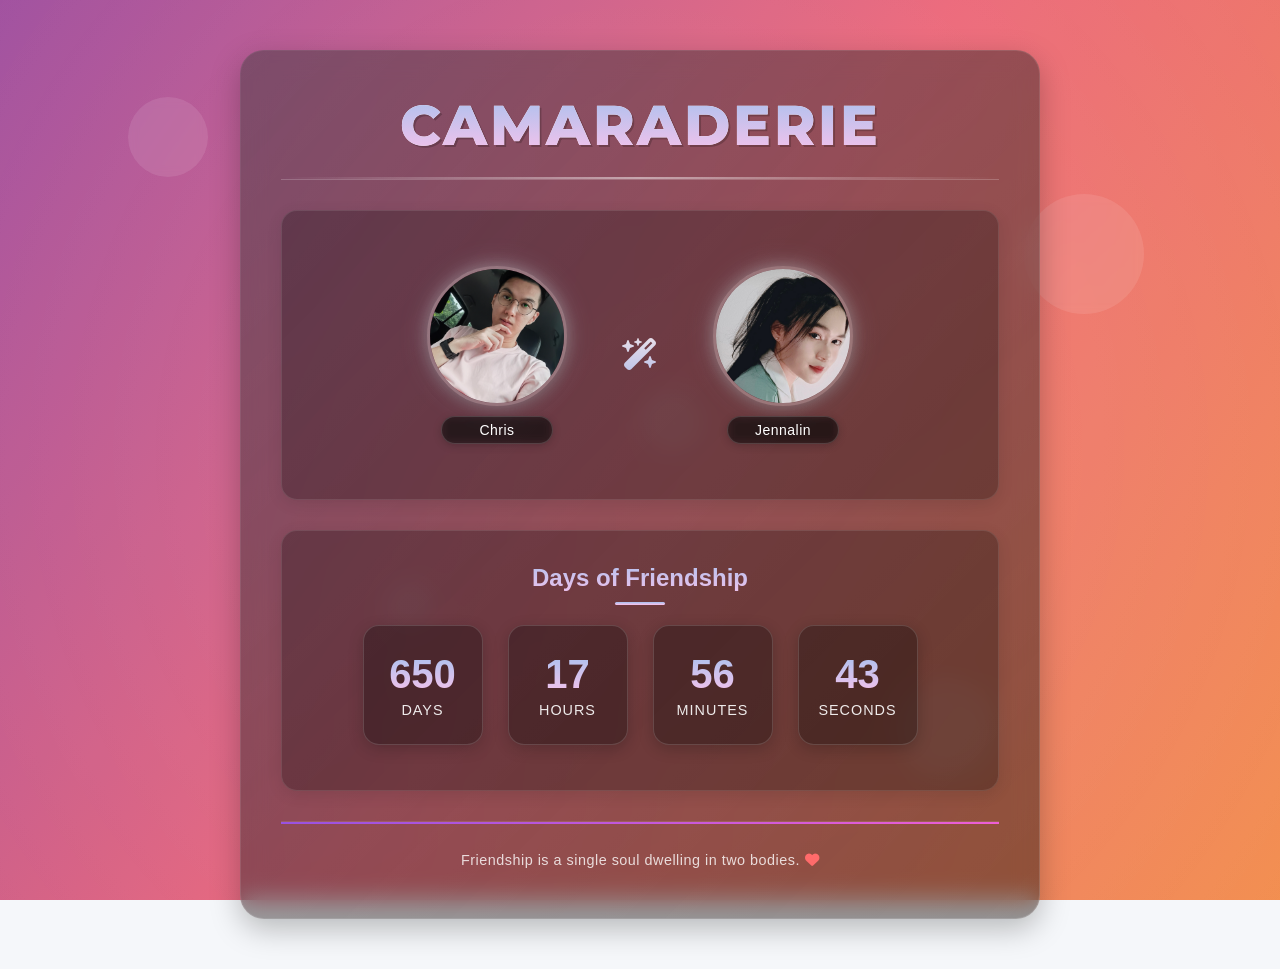
==== index.html @ bbd52665 "Update index.html" ====
<!DOCTYPE html>
<html lang="zh-CN">
<head>
    <meta charset="UTF-8">
    <meta name="viewport" content="width=device-width, initial-scale=1.0, maximum-scale=1.0, user-scalable=no, viewport-fit=cover">
    <title>Friendship</title>
    <link rel="stylesheet" href="css/style.css">
    <link rel="stylesheet" href="https://cdnjs.cloudflare.com/ajax/libs/font-awesome/6.4.0/css/all.min.css">
    <link href="https://fonts.googleapis.com/css2?family=Montserrat:wght@400;600;800&display=swap" rel="stylesheet">
</head>
<body>
    <!-- Background animation elements -->
    <div class="bg-animation"></div>
    
    <!-- Dynamic bubbles -->
    <div class="bubble" style="width: 80px; height: 80px; top: 10%; left: 10%; animation-delay: 0s;"></div>
    <div class="bubble" style="width: 120px; height: 120px; top: 20%; left: 80%; animation-delay: 1s;"></div>
    <div class="bubble" style="width: 50px; height: 50px; top: 60%; left: 30%; animation-delay: 2s;"></div>
    <div class="bubble" style="width: 100px; height: 100px; top: 70%; left: 70%; animation-delay: 3s;"></div>
    <div class="bubble" style="width: 65px; height: 65px; top: 40%; left: 50%; animation-delay: 4s;"></div>
    
    <div class="container">
        <header>
            <h1>CAMARADERIE</h1>
        </header>
        
        <section class="friendship-section">
            <div class="avatars">
                <div class="avatar-container">
                    <div class="avatar" id="avatar1">
                        <img src="img/profile1.jpg" alt="头像1" id="avatar1-img">
                    </div>
                    <div class="name-display">Chris</div>
                </div>
                
                <div class="heart">
                    <i class="fa-solid fa-wand-magic-sparkles"></i>
                </div>
                
                <div class="avatar-container">
                    <div class="avatar" id="avatar2">
                        <img src="img/profile2.png" alt="头像2" id="avatar2-img">
                    </div>
                    <div class="name-display">Jennalin</div>
                </div>
            </div>
            
            <div class="save-button-container">
            </div>
        </section>
        
        <section class="counter-section">
            <div class="days-label">Days of Friendship</div>
            <div class="counter-container">
                <div class="counter">
                    <span id="days">0</span>
                    <span class="label">Days</span>
                </div>
                <div class="counter">
                    <span id="hours">0</span>
                    <span class="label">Hours</span>
                </div>
                <div class="counter">
                    <span id="minutes">0</span>
                    <span class="label">Minutes</span>
                </div>
                <div class="counter">
                    <span id="seconds">0</span>
                    <span class="label">Seconds</span>
                </div>
            </div>
        </section>
        
        <footer class="footer">
            <p id="saved-message"></p>
            <p>Friendship is a single soul dwelling in two bodies. <i class="fas fa-heart"></i></p>
        </footer>
    </div>
    
    <script src="js/script.js"></script>
</body>
</html>
---- css/style.css ----
/* 全局变量 */
:root {
    --friendship-gradient-1: linear-gradient(135deg, #ff9a9e, #fad0c4);
    --friendship-gradient-2: linear-gradient(135deg, #a18cd1, #fbc2eb);
    --friendship-gradient-3: linear-gradient(135deg, #84fab0, #8fd3f4, #a6c1ee);
    --primary-color: #6c5ce7;
    --secondary-color: #00cec9;
    --accent-color: #fd79a8;
    --text-color: #2d3436;
    --bg-color: #f9f9f9;
}

/* 基础样式 */
* {
    margin: 0;
    padding: 0;
    box-sizing: border-box;
}

body {
    font-family: 'Segoe UI', Tahoma, Geneva, Verdana, sans-serif;
    color: var(--text-color);
    background-color: #f5f7fa;
    min-height: 100vh;
    display: flex;
    justify-content: center;
    align-items: center;
    position: relative;
    overflow-x: hidden;
}

/* 现代背景效果 */
body::before {
    content: '';
    position: fixed;
    top: 0;
    left: 0;
    width: 100%;
    height: 100%;
    background: linear-gradient(125deg, #8a2387, #e94057, #f27121);
    opacity: 0.8;
    z-index: -2;
}

/* 动态背景元素 */
.bg-animation {
    position: fixed;
    top: 0;
    left: 0;
    width: 100%;
    height: 100%;
    z-index: -1;
    overflow: hidden;
}

.bg-animation::after {
    content: '';
    position: absolute;
    top: -50%;
    left: -50%;
    width: 200%;
    height: 200%;
    background: radial-gradient(circle, rgba(255,255,255,0.1) 0%, rgba(255,255,255,0) 70%);
    animation: rotateBackground 30s linear infinite;
}

@keyframes rotateBackground {
    0% {
        transform: rotate(0deg);
    }
    100% {
        transform: rotate(360deg);
    }
}

/* 动态气泡效果 */
.bubble {
    position: absolute;
    border-radius: 50%;
    background: rgba(255, 255, 255, 0.1);
    backdrop-filter: blur(5px);
    animation: float 8s ease-in-out infinite;
    z-index: -1;
}

@keyframes float {
    0%, 100% {
        transform: translateY(0) rotate(0deg);
    }
    50% {
        transform: translateY(-20px) rotate(180deg);
    }
}

@keyframes pulse {
    0% {
        transform: scale(1);
        opacity: 0.8;
    }
    50% {
        transform: scale(1.05);
        opacity: 0.5;
    }
    100% {
        transform: scale(1);
        opacity: 0.8;
    }
}

@keyframes gradientBackground {
    0% {
        background-position: 0% 50%;
    }
    50% {
        background-position: 100% 50%;
    }
    100% {
        background-position: 0% 50%;
    }
}

@keyframes float-y {
    0% {
        transform: translateY(0px);
    }
    50% {
        transform: translateY(-10px);
    }
    100% {
        transform: translateY(0px);
    }
}

@keyframes float {
    0% {
        transform: translateY(0px);
    }
    50% {
        transform: translateY(-5px);
    }
    100% {
        transform: translateY(0px);
    }
}

.container {
    max-width: 800px;
    width: 90%;
    margin: 50px auto;
    padding: 40px;
    background-color: rgba(0, 0, 0, 0.4);
    border-radius: 24px;
    box-shadow: 0 10px 30px rgba(0, 0, 0, 0.25);
    backdrop-filter: blur(12px);
    transition: all 0.3s ease;
    position: relative;
    overflow: hidden;
    border: 1px solid rgba(255, 255, 255, 0.15);
    color: white;
}

.container::before {
    content: '';
    position: absolute;
    top: 0;
    left: 0;
    width: 100%;
    height: 100%;
    background: linear-gradient(135deg, rgba(255,255,255,0.1) 0%, rgba(255,255,255,0) 100%);
    z-index: -1;
}

.container:hover {
    transform: translateY(-5px);
    box-shadow: 0 15px 35px rgba(0, 0, 0, 0.3);
    border: 1px solid rgba(255, 255, 255, 0.2);
}

/* 头部样式 */
header {
    display: flex;
    justify-content: center;
    align-items: center;
    margin-bottom: 30px;
    padding-bottom: 20px;
    border-bottom: 1px solid rgba(255, 255, 255, 0.2);
    position: relative;
    overflow: hidden;
    text-align: center;
}

header::after {
    content: '';
    position: absolute;
    bottom: 0;
    left: 0;
    width: 100%;
    height: 2px;
    background: linear-gradient(90deg, transparent, rgba(255, 255, 255, 0.5), transparent);
    animation: shimmer 3s infinite;
}

@keyframes shimmer {
    0% { transform: translateX(-100%); }
    100% { transform: translateX(100%); }
}

h1 {
    font-weight: 800;
    font-size: 3.5rem;
    letter-spacing: 3px;
    text-transform: uppercase;
    color: white;
    position: relative;
    padding: 0 10px;
    margin: 0;
    font-family: 'Montserrat', sans-serif;
}

h1::before {
    content: 'CAMARADERIE';
    position: absolute;
    left: 0;
    top: 0;
    width: 100%;
    height: 100%;
    background-image: linear-gradient(to top, #fbc2eb 0%, #a6c1ee 100%);
    background-size: 100% 100%;
    -webkit-background-clip: text;
    background-clip: text;
    color: transparent;
    z-index: 1;
}

h1::after {
    content: 'CAMARADERIE';
    position: absolute;
    left: 2px;
    top: 2px;
    width: 100%;
    height: 100%;
    color: rgba(0, 0, 0, 0.2);
    z-index: -1;
}

h1:hover {
    transform: scale(1.05);
}

h2 {
    margin-bottom: 20px;
    color: #343a40;
    position: relative;
    display: inline-block;
}

h2::after {
    content: '';
    position: absolute;
    bottom: -5px;
    left: 0;
    width: 100%;
    height: 2px;
    background: var(--friendship-gradient-2);
    background-size: 200% 200%;
    animation: gradientBackground 5s ease infinite;
}

/* 表单样式 */
.auth-form {
    max-width: 500px;
    margin: 0 auto;
    background-color: white;
    padding: 30px;
    border-radius: 10px;
    box-shadow: 0 2px 10px rgba(0, 0, 0, 0.05);
    position: relative;
    overflow: hidden;
    transition: transform 0.3s ease, box-shadow 0.3s ease;
}

.auth-form::before {
    content: '';
    position: absolute;
    top: 0;
    left: 0;
    width: 100%;
    height: 5px;
    background: var(--friendship-gradient-1);
    background-size: 200% 200%;
    animation: gradientBackground 5s ease infinite;
}

.auth-form:hover {
    transform: translateY(-5px);
    box-shadow: 0 10px 20px rgba(0, 0, 0, 0.1);
}

.form-group {
    margin-bottom: 20px;
}

label {
    display: block;
    margin-bottom: 5px;
    font-weight: 400;
    color: #495057;
    transition: color 0.3s ease;
}

label:hover {
    color: #4a6bff;
}

input, textarea {
    width: 100%;
    padding: 10px;
    border: 1px solid #ced4da;
    border-radius: 5px;
    font-family: 'Roboto', sans-serif;
    transition: border-color 0.3s ease, box-shadow 0.3s ease;
}

input:focus, textarea:focus {
    outline: none;
    border-color: #4a6bff;
    box-shadow: 0 0 0 3px rgba(74, 107, 255, 0.25);
}

textarea {
    min-height: 100px;
    resize: vertical;
}

.form-actions {
    display: flex;
    justify-content: space-between;
    margin-top: 20px;
}

/* 好友卡片样式 */
.friends-container {
    display: grid;
    grid-template-columns: repeat(auto-fill, minmax(300px, 1fr));
    gap: 20px;
    margin-top: 30px;
}

.friend-card {
    background-color: white;
    border-radius: 10px;
    box-shadow: 0 2px 10px rgba(0, 0, 0, 0.05);
    padding: 20px;
    margin-bottom: 20px;
    transition: transform 0.3s ease, box-shadow 0.3s ease;
    position: relative;
    overflow: hidden;
    z-index: 1;
}

.friend-card::before {
    content: '';
    position: absolute;
    top: 0;
    left: 0;
    width: 100%;
    height: 5px;
    background: var(--friendship-gradient-2);
    background-size: 200% 200%;
    animation: gradientBackground 5s ease infinite;
    z-index: -1;
}

.friend-card:hover {
    transform: translateY(-5px);
    box-shadow: 0 10px 20px rgba(0, 0, 0, 0.1);
}

.friend-card:nth-child(3n+1)::before {
    background: var(--friendship-gradient-1);
}

.friend-card:nth-child(3n+2)::before {
    background: var(--friendship-gradient-3);
}

.friend-card:nth-child(3n+3)::before {
    background: var(--friendship-gradient-4);
}

.friend-name {
    font-size: 1.5rem;
    font-weight: 500;
    color: #343a40;
    margin-bottom: 10px;
    position: relative;
    display: inline-block;
}

.friend-name::after {
    content: '';
    position: absolute;
    bottom: -3px;
    left: 0;
    width: 0;
    height: 2px;
    background: var(--friendship-gradient-5);
    transition: width 0.3s ease;
}

.friend-card:hover .friend-name::after {
    width: 100%;
}

.days-count {
    font-size: 2.5rem;
    font-weight: 500;
    background: var(--friendship-gradient-5);
    -webkit-background-clip: text;
    background-clip: text;
    color: transparent;
    margin: 10px 0;
    animation: gradientBackground 5s ease infinite;
    display: inline-block;
    transition: transform 0.3s ease;
}

.friend-card:hover .days-count {
    transform: scale(1.1);
}

.friend-note {
    color: #6c757d;
    margin-bottom: 15px;
    line-height: 1.6;
    transition: color 0.3s ease;
}

.friend-card:hover .friend-note {
    color: #495057;
}

.friend-actions {
    display: flex;
    justify-content: space-between;
    margin-top: 15px;
}

/* 按钮样式 */
button {
    background: var(--friendship-gradient-5);
    color: white;
    border: none;
    border-radius: 5px;
    padding: 10px 20px;
    font-weight: 400;
    cursor: pointer;
    transition: all 0.3s ease;
    background-size: 200% 200%;
    animation: gradientBackground 5s ease infinite;
    position: relative;
    overflow: hidden;
}

button::after {
    content: '';
    position: absolute;
    top: 50%;
    left: 50%;
    width: 5px;
    height: 5px;
    background: rgba(255, 255, 255, 0.5);
    opacity: 0;
    border-radius: 100%;
    transform: scale(1, 1) translate(-50%);
    transform-origin: 50% 50%;
}

button:hover {
    transform: scale(1.05);
    box-shadow: 0 5px 15px rgba(0, 0, 0, 0.1);
}

button:active::after {
    animation: ripple 1s ease-out;
}

@keyframes ripple {
    0% {
        transform: scale(0, 0);
        opacity: 0.5;
    }
    20% {
        transform: scale(25, 25);
        opacity: 0.3;
    }
    100% {
        opacity: 0;
        transform: scale(40, 40);
    }
}

button.secondary {
    background: var(--friendship-gradient-3);
}

button.danger {
    background: var(--friendship-gradient-2);
}

/* 添加朋友表单 */
.add-friend {
    max-width: 600px;
    margin: 0 auto 40px;
    background-color: white;
    padding: 30px;
    border-radius: 10px;
    box-shadow: 0 2px 10px rgba(0, 0, 0, 0.05);
    position: relative;
    overflow: hidden;
    transition: transform 0.3s ease, box-shadow 0.3s ease;
}

.add-friend::before {
    content: '';
    position: absolute;
    top: 0;
    left: 0;
    width: 100%;
    height: 5px;
    background: var(--friendship-gradient-4);
    background-size: 200% 200%;
    animation: gradientBackground 5s ease infinite;
}

.add-friend:hover {
    transform: translateY(-5px);
    box-shadow: 0 10px 20px rgba(0, 0, 0, 0.1);
}

/* 保存按钮容器 */
.save-button-container {
    display: none;
}

/* 页脚样式 */
footer {
    text-align: center;
    margin-top: 60px;
    padding-top: 20px;
    border-top: 1px solid #e9ecef;
    color: #6c757d;
    position: relative;
}

footer::before {
    content: '';
    position: absolute;
    top: 0;
    left: 0;
    width: 100%;
    height: 2px;
    background: var(--friendship-gradient-3);
    background-size: 200% 200%;
    animation: gradientBackground 5s ease infinite;
}

/* 名字显示 */
.name-display {
    font-size: 18px;
    font-weight: 500;
    margin-top: 15px;
    text-align: center;
    padding: 8px 15px;
    border-radius: 20px;
    background: rgba(0, 0, 0, 0.3);
    box-shadow: 0 2px 8px rgba(0, 0, 0, 0.2);
    color: white;
    border: 1px solid rgba(255, 255, 255, 0.15);
    backdrop-filter: blur(5px);
    letter-spacing: 0.5px;
}

/* Days label */
.counter-section {
    text-align: center;
}

.counter-section .days-label {
    margin: 0 auto 25px auto;
    display: block;
    width: fit-content;
}

.days-label {
    font-size: 24px;
    font-weight: 600;
    background-image: linear-gradient(to top, #fbc2eb 0%, #a6c1ee 100%);
    background-size: 100% 100%;
    -webkit-background-clip: text;
    background-clip: text;
    color: transparent;
    padding: 8px 15px;
    border-radius: 30px;
    position: relative;
    display: inline-block;
}

.days-label::after {
    content: '';
    position: absolute;
    bottom: -5px;
    left: 50%;
    transform: translateX(-50%);
    width: 50px;
    height: 3px;
    background-image: linear-gradient(to top, #fbc2eb 0%, #a6c1ee 100%);
    border-radius: 3px;
}

/* 计数器容器 */
.counter-container {
    display: flex;
    justify-content: center;
    flex-wrap: wrap;
    gap: 25px;
    margin: 20px 0;
}

.counter {
    background: rgba(0, 0, 0, 0.3);
    border-radius: 16px;
    padding: 20px;
    box-shadow: 0 4px 15px rgba(0, 0, 0, 0.2);
    text-align: center;
    width: 120px;
    height: 120px;
    display: flex;
    flex-direction: column;
    justify-content: center;
    align-items: center;
    position: relative;
    overflow: hidden;
    transition: transform 0.3s ease, box-shadow 0.3s ease;
    border: 1px solid rgba(255, 255, 255, 0.15);
}

.counter:hover {
    transform: translateY(-5px);
    box-shadow: 0 8px 25px rgba(0, 0, 0, 0.25);
    border: 1px solid rgba(255, 255, 255, 0.25);
}

.counter span {
    display: block;
    color: white;
}

.counter #days, .counter #hours, .counter #minutes, .counter #seconds {
    font-size: 2.5rem;
    font-weight: 700;
    margin-bottom: 5px;
    background-image: linear-gradient(to top, #fbc2eb 0%, #a6c1ee 100%);
    background-size: 100% 100%;
    -webkit-background-clip: text;
    background-clip: text;
    color: transparent;
}

.counter .label {
    font-size: 0.9rem;
    text-transform: uppercase;
    letter-spacing: 1px;
    opacity: 0.9;
}

.friendship-section, .counter-section {
    background-color: rgba(0, 0, 0, 0.25);
    border-radius: 16px;
    padding: 25px;
    margin-bottom: 30px;
    border: 1px solid rgba(255, 255, 255, 0.1);
    box-shadow: 0 4px 15px rgba(0, 0, 0, 0.1);
}

.footer {
    margin-top: 30px;
    padding-top: 20px;
    border-top: 1px solid rgba(255, 255, 255, 0.1);
    text-align: center;
    color: rgba(255, 255, 255, 0.8);
}

.footer p {
    margin: 10px 0;
    font-size: 0.9rem;
    letter-spacing: 0.5px;
}

.footer i.fa-heart {
    color: #ff6b6b;
    animation: heartbeat 1.5s infinite;
}

@keyframes heartbeat {
    0%, 100% { transform: scale(1); }
    50% { transform: scale(1.2); }
}

/* 响应式设计 */
@media (max-width: 768px) {
    .container {
        width: 95%;
        padding: 25px 15px;
        margin: 20px auto;
    }
    
    header .title {
        font-size: 2.5rem;
        letter-spacing: 2px;
    }
    
    h1 {
        font-size: 2.8rem;
        letter-spacing: 2px;
    }
    
    .counter-container {
        gap: 15px;
        display: grid;
        grid-template-columns: 1fr 1fr;
        grid-template-rows: 1fr 1fr;
    }
    
    .counter {
        width: 100%;
        height: 100px;
        padding: 15px 10px;
    }
    
    .counter span {
        font-size: 1.8rem;
    }
    
    .counter .label {
        font-size: 0.7rem;
    }
    
    .days-label {
        font-size: 1.5rem;
        margin-bottom: 15px;
    }
    
    .avatar {
        width: 110px;
        height: 110px;
        box-shadow: 0 0 10px rgba(255, 255, 255, 0.3), 0 0 20px rgba(173, 216, 230, 0.2), 0 4px 10px rgba(0, 0, 0, 0.2);
    }
    
    .heart {
        font-size: 1.5rem;
    }
    
    .name-display {
        font-size: 16px;
        padding: 6px 12px;
    }
    
    /* Fix bubble positioning for mobile */
    .bubble {
        width: 100px;
        height: 100px;
        opacity: 0.4; /* More transparent on mobile */
    }
    
    .bubble-1 {
        top: 10%;
        left: 10%;
    }
    
    .bubble-2 {
        top: 20%;
        right: 10%;
    }
    
    .bubble-3 {
        bottom: 30%;
        left: 15%;
    }
    
    .bubble-4 {
        bottom: 20%;
        right: 15%;
    }
    
    .bubble-5 {
        top: 40%;
        left: 5%;
    }
    
    .bubble-6 {
        top: 60%;
        right: 5%;
    }
}

@media (max-width: 480px) {
    body {
        -webkit-text-size-adjust: 100%; /* Prevent iOS text size adjust */
        touch-action: manipulation; /* Disable double-tap zoom on mobile */
    }
    
    .container {
        width: 95%;
        padding: 20px 10px;
        margin: 10px auto;
    }
    
    header .title {
        font-size: 1.8rem;
        letter-spacing: 1px;
        margin-bottom: 15px;
    }
    
    h1 {
        font-size: 2rem;
        letter-spacing: 1px;
    }
    
    h1::before, h1::after {
        content: 'CAMARADERIE';
        font-size: 2rem;
    }
    
    .counter-container {
        display: flex;
        flex-direction: column;
        gap: 15px;
        align-items: center;
    }
    
    .counter {
        width: 90%;
        height: 80px;
        padding: 10px 8px;
        margin: 0;
    }
    
    .counter span {
        font-size: 1.5rem;
    }
    
    .counter .label {
        font-size: 0.6rem;
    }
    
    /* Vertical avatar layout */
    .avatars {
        flex-direction: column;
        gap: 20px;
        margin: 20px 0;
    }
    
    .avatar-container {
        display: flex;
        flex-direction: column;
        align-items: center;
        width: 100%;
    }
    
    /* Hide magic wand icon on mobile */
    .heart {
        display: none;
    }
    
    .avatar {
        width: 90px;
        height: 90px;
        border-width: 2px;
        box-shadow: 0 0 8px rgba(255, 255, 255, 0.3), 0 0 15px rgba(173, 216, 230, 0.2), 0 4px 8px rgba(0, 0, 0, 0.2);
    }
    
    footer p {
        font-size: 12px;
        padding: 0 10px;
    }
    
    .bubble {
        width: 80px;
        height: 80px;
        opacity: 0.3; /* Even more transparent on small screens */
    }
}

/* Fix for iOS Safari */
@supports (-webkit-touch-callout: none) {
    /* CSS specific to iOS devices */
    body {
        height: -webkit-fill-available;
        min-height: -webkit-fill-available;
        padding-top: env(safe-area-inset-top);
        padding-bottom: env(safe-area-inset-bottom);
        position: relative;
        overflow-x: hidden;
        overflow-y: auto;
    }
    
    html {
        height: -webkit-fill-available;
        min-height: -webkit-fill-available;
        position: relative;
        overflow: hidden;
    }
    
    .container {
        -webkit-backdrop-filter: blur(12px);
        backdrop-filter: blur(12px);
        margin-top: 10px;
        margin-bottom: 10px;
        max-height: 90vh;
        overflow-y: auto;
        -webkit-overflow-scrolling: touch;
    }
    
    .counter, .name-display, section {
        -webkit-backdrop-filter: blur(8px);
        backdrop-filter: blur(8px);
    }
    
    /* Adjust bubbles for iOS */
    .bubble {
        position: fixed;
    }
}

/* 心形动画 */
.heart {
    background-image: linear-gradient(to top, #bdc2e8 0%, #bdc2e8 1%, #e6dee9 100%);
    -webkit-background-clip: text;
    background-clip: text;
    color: transparent;
    font-size: 2rem;
    animation: heartbeat 1.5s ease infinite;
    display: inline-block;
    margin: 0 15px;
}

@keyframes heartbeat {
    0% {
        transform: scale(1);
    }
    14% {
        transform: scale(1.3);
    }
    28% {
        transform: scale(1);
    }
    42% {
        transform: scale(1.3);
    }
    70% {
        transform: scale(1);
    }
}

/* 头像样式 */
.avatars {
    display: flex;
    justify-content: center;
    align-items: center;
    margin: 30px 0;
    gap: 30px;
}

.avatar-container {
    display: flex;
    flex-direction: column;
    align-items: center;
    margin: 0 10px;
}

.avatar {
    width: 140px;
    height: 140px;
    border-radius: 50%;
    overflow: hidden;
    margin: 0 auto;
    box-shadow: 0 4px 15px rgba(0, 0, 0, 0.2);
    border: 3px solid rgba(255, 255, 255, 0.2);
    transition: all 0.3s ease;
    position: relative;
    animation: float 5s ease-in-out infinite;
}

#avatar1 {
    animation-delay: 0s;
}

#avatar2 {
    animation-delay: 1s;
}

.avatar:hover {
    border-color: rgba(255, 255, 255, 0.3);
    box-shadow: 0 8px 25px rgba(0, 0, 0, 0.3);
}

.avatar img {
    width: 100%;
    height: 100%;
    object-fit: cover;
    transition: all 0.3s ease;
}

/* Remove avatar upload styling */
.avatar-upload {
    display: none;
}

.avatar-upload label {
    cursor: pointer;
    color: white;
}

.avatar-upload input {
    display: none;
}

/* 名字显示 */
.name-display {
    font-size: 14px;
    padding: 5px 10px;
    margin-top: 10px;
    width: 80%;
    box-sizing: border-box;
}

/* Avatar glow effect */
@keyframes avatarGlow {
    0%, 100% {
        box-shadow: 0 0 15px rgba(255, 255, 255, 0.3), 0 0 30px rgba(173, 216, 230, 0.2), 0 4px 15px rgba(0, 0, 0, 0.2);
    }
    50% {
        box-shadow: 0 0 20px rgba(255, 255, 255, 0.5), 0 0 40px rgba(173, 216, 230, 0.4), 0 4px 15px rgba(0, 0, 0, 0.2);
    }
}

.avatar {
    width: 140px;
    height: 140px;
    border-radius: 50%;
    overflow: hidden;
    margin: 0 auto;
    box-shadow: 0 0 15px rgba(255, 255, 255, 0.3), 0 0 30px rgba(173, 216, 230, 0.2), 0 4px 15px rgba(0, 0, 0, 0.2);
    border: 3px solid rgba(255, 255, 255, 0.3);
    transition: all 0.3s ease;
    position: relative;
    animation: float 5s ease-in-out infinite, avatarGlow 3s ease-in-out infinite;
}
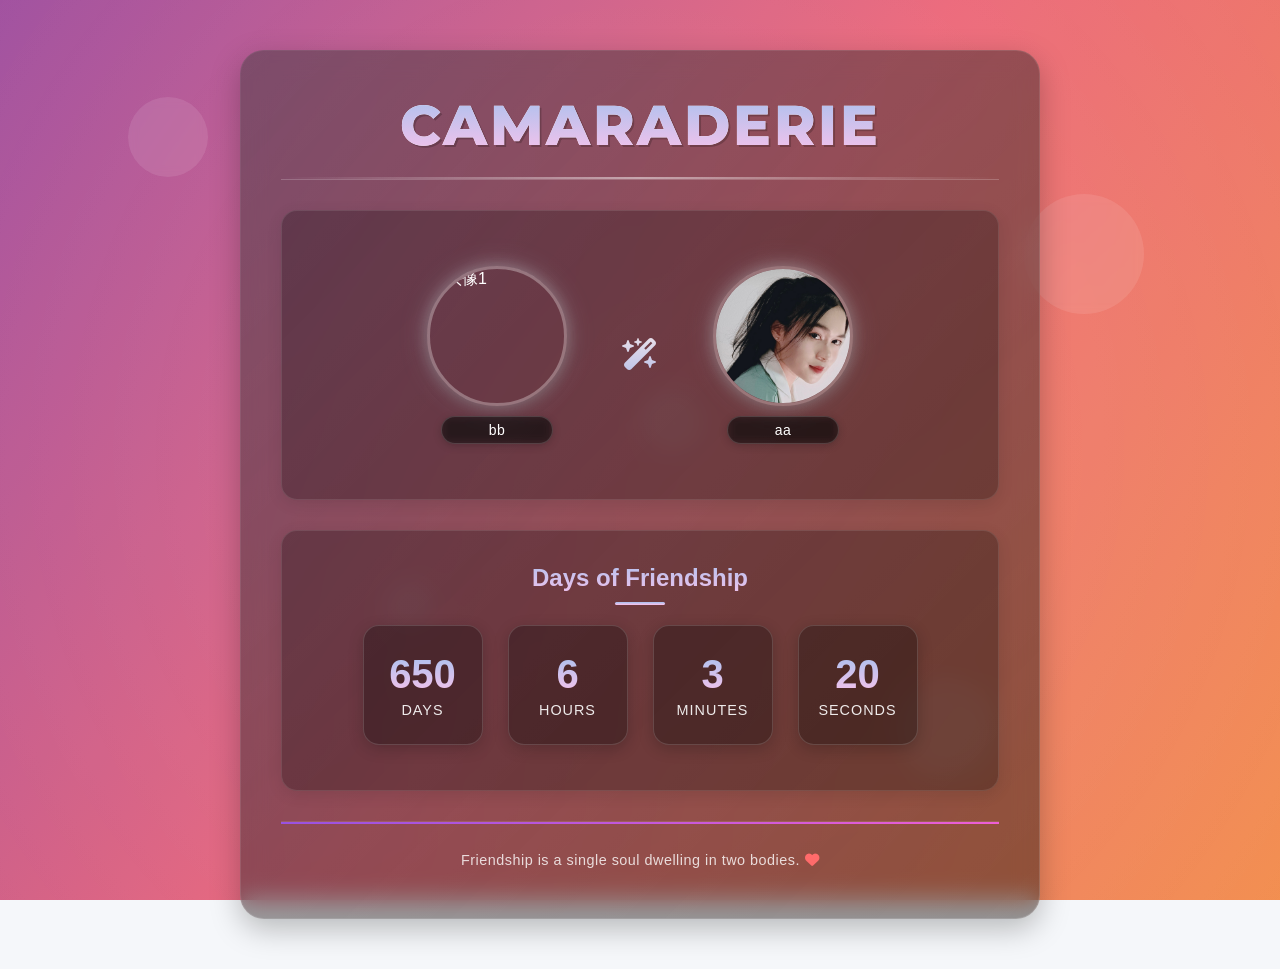
==== commit c787b5c3: "Add files via upload" ====
--- a/index.html
+++ b/index.html
@@ -28,9 +28,9 @@
             <div class="avatars">
                 <div class="avatar-container">
                     <div class="avatar" id="avatar1">
-                        <img src="img/profile1.jpg" alt="头像1" id="avatar1-img">
+                        <img src="img/owl.png" alt="头像1" id="avatar1-img">
                     </div>
-                    <div class="name-display">Chris</div>
+                    <div class="name-display">bb</div>
                 </div>
                 
                 <div class="heart">
@@ -41,7 +41,7 @@
                     <div class="avatar" id="avatar2">
                         <img src="img/profile2.png" alt="头像2" id="avatar2-img">
                     </div>
-                    <div class="name-display">Jennalin</div>
+                    <div class="name-display">aa</div>
                 </div>
             </div>
             
@@ -79,4 +79,4 @@
     
     <script src="js/script.js"></script>
 </body>
-</html>
+</html>
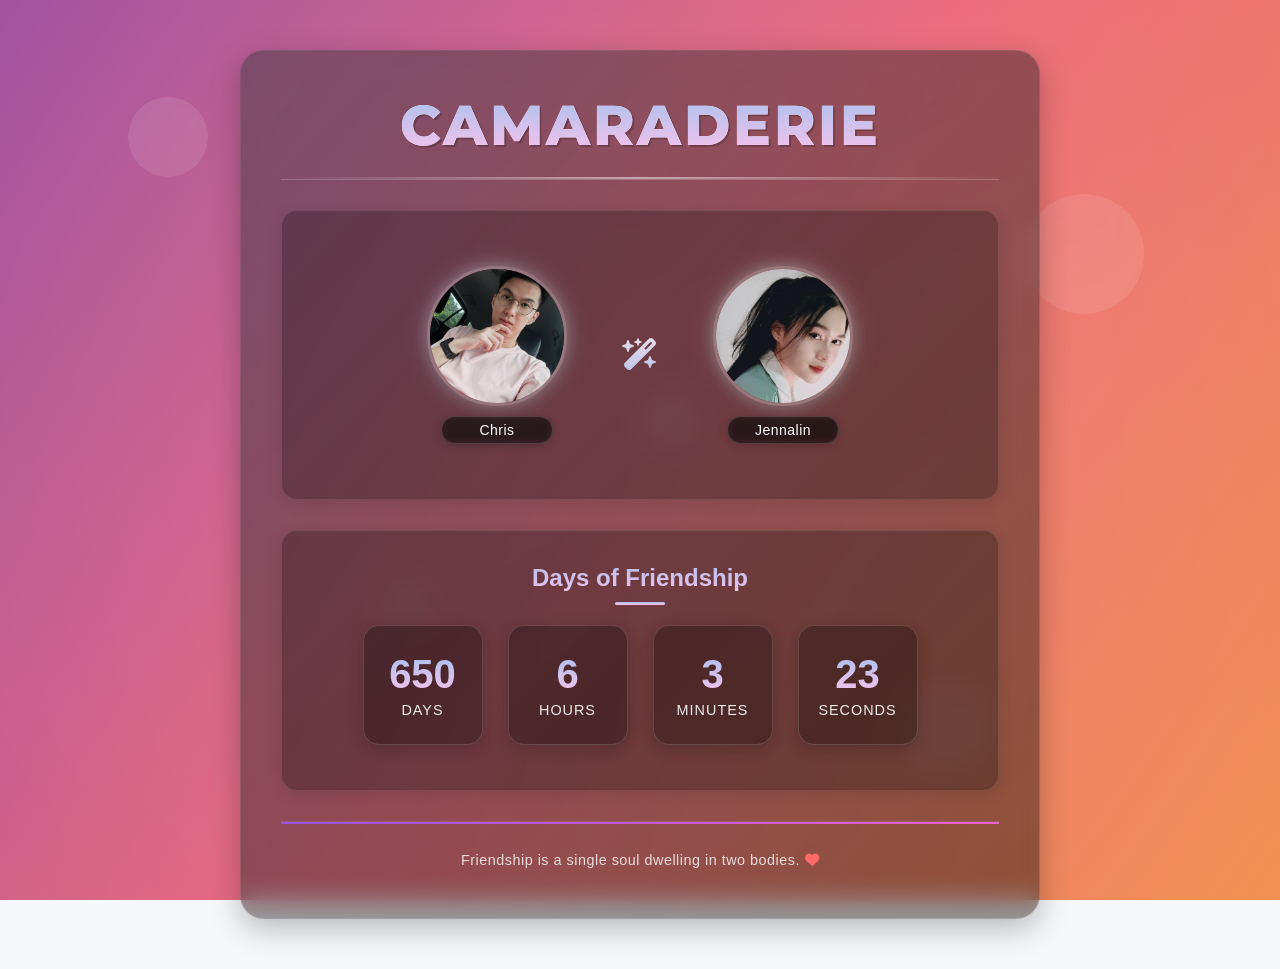
==== commit f92d436f: "Update index.html" ====
--- a/index.html
+++ b/index.html
@@ -28,9 +28,9 @@
             <div class="avatars">
                 <div class="avatar-container">
                     <div class="avatar" id="avatar1">
-                        <img src="img/owl.png" alt="头像1" id="avatar1-img">
+                        <img src="img/profile1.jpg" alt="头像1" id="avatar1-img">
                     </div>
-                    <div class="name-display">bb</div>
+                    <div class="name-display">Chris</div>
                 </div>
                 
                 <div class="heart">
@@ -41,7 +41,7 @@
                     <div class="avatar" id="avatar2">
                         <img src="img/profile2.png" alt="头像2" id="avatar2-img">
                     </div>
-                    <div class="name-display">aa</div>
+                    <div class="name-display">Jennalin</div>
                 </div>
             </div>
             
@@ -79,4 +79,4 @@
     
     <script src="js/script.js"></script>
 </body>
-</html>+</html>
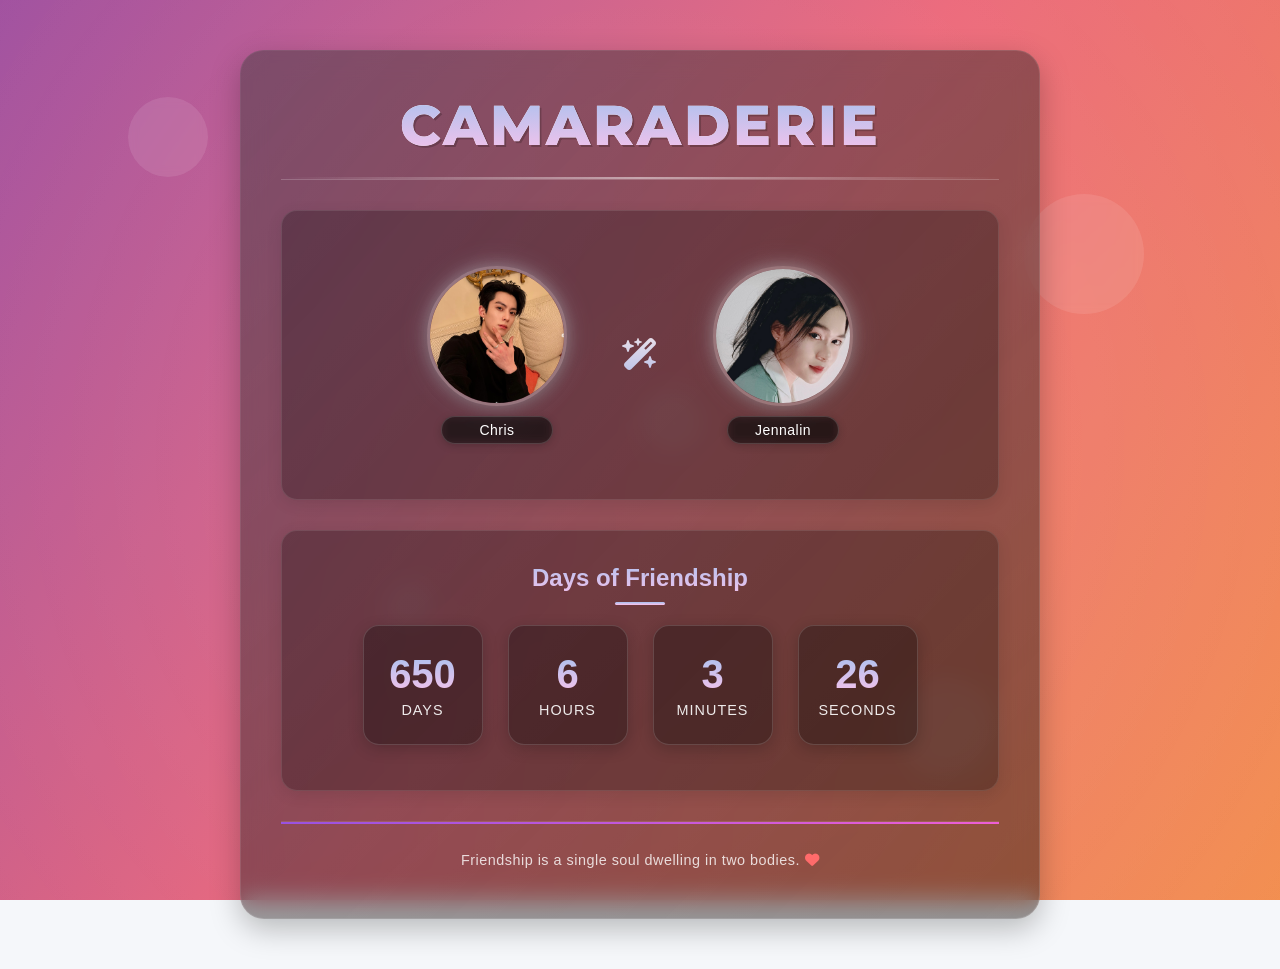
==== commit c1e587d2: "Update index.html" ====
--- a/index.html
+++ b/index.html
@@ -28,7 +28,7 @@
             <div class="avatars">
                 <div class="avatar-container">
                     <div class="avatar" id="avatar1">
-                        <img src="img/profile1.jpg" alt="头像1" id="avatar1-img">
+                        <img src="img/profile1.png" alt="头像1" id="avatar1-img">
                     </div>
                     <div class="name-display">Chris</div>
                 </div>
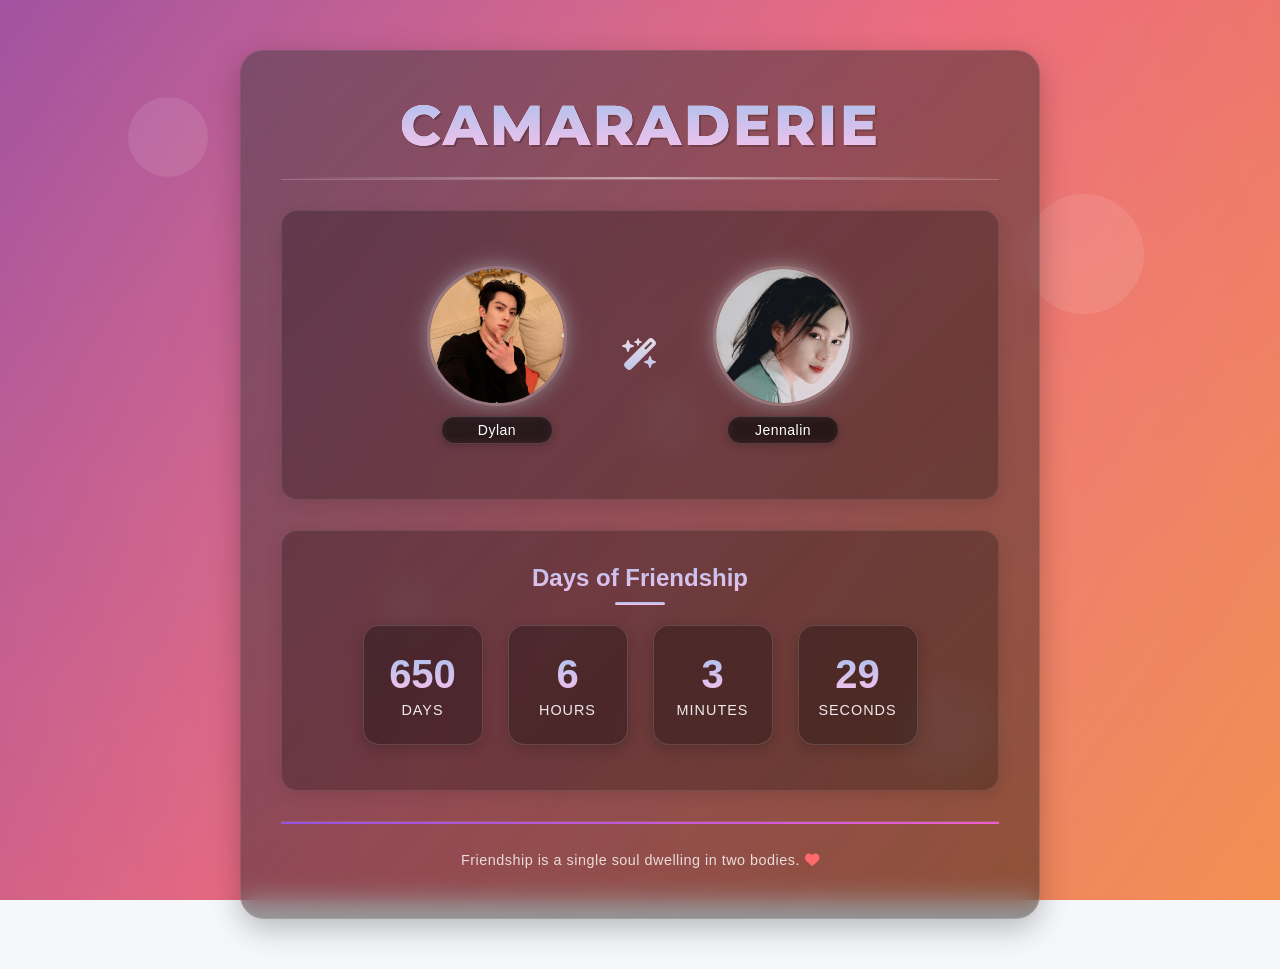
==== commit f6d1d7c7: "Update index.html" ====
--- a/index.html
+++ b/index.html
@@ -30,7 +30,7 @@
                     <div class="avatar" id="avatar1">
                         <img src="img/profile1.png" alt="头像1" id="avatar1-img">
                     </div>
-                    <div class="name-display">Chris</div>
+                    <div class="name-display">Dylan</div>
                 </div>
                 
                 <div class="heart">
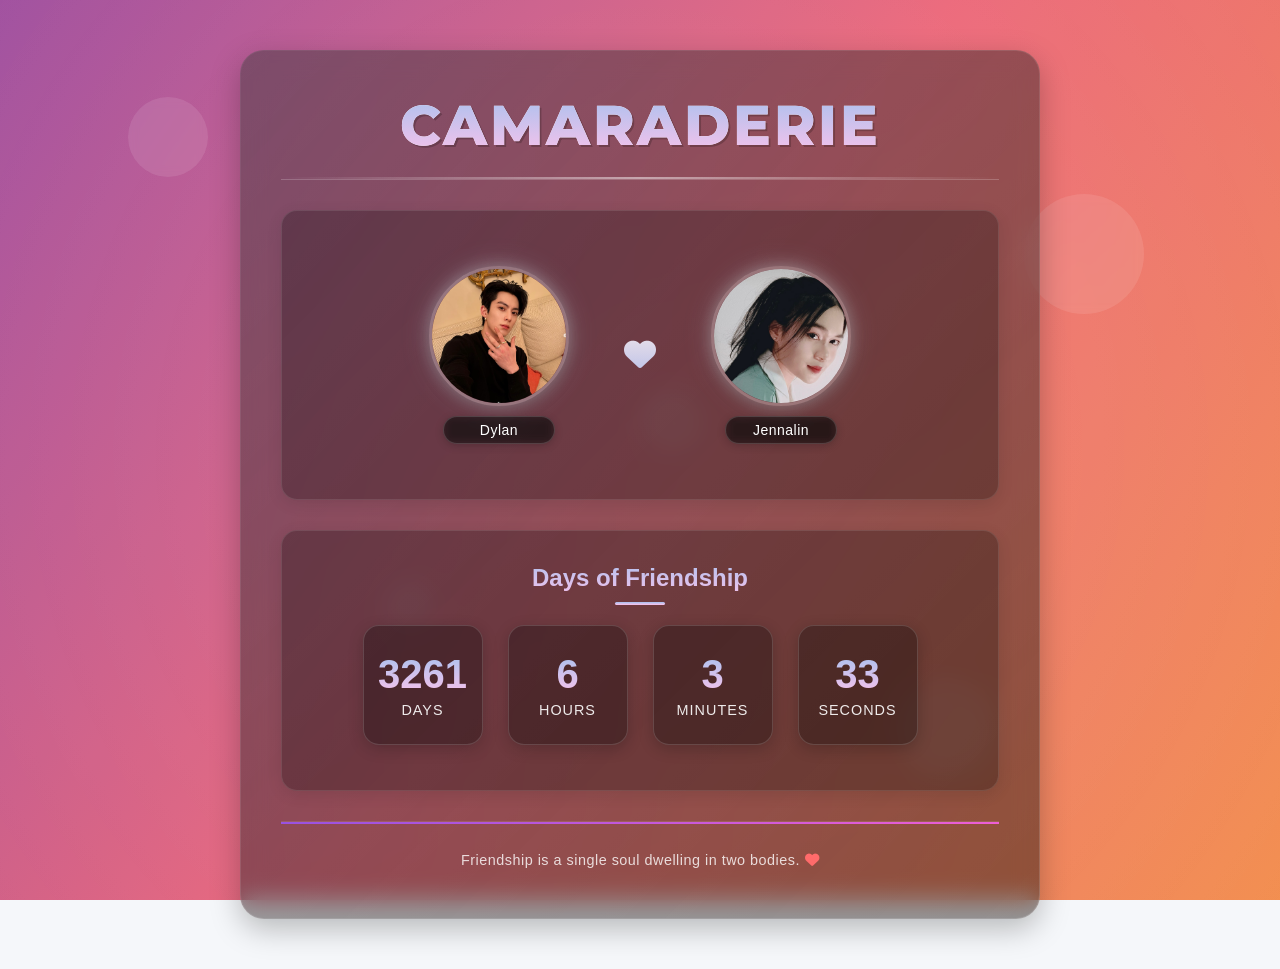
==== commit d542c24a: "Update index.html" ====
--- a/index.html
+++ b/index.html
@@ -34,7 +34,7 @@
                 </div>
                 
                 <div class="heart">
-                    <i class="fa-solid fa-wand-magic-sparkles"></i>
+                    <i class="fas fa-heart"></i>
                 </div>
                 
                 <div class="avatar-container">
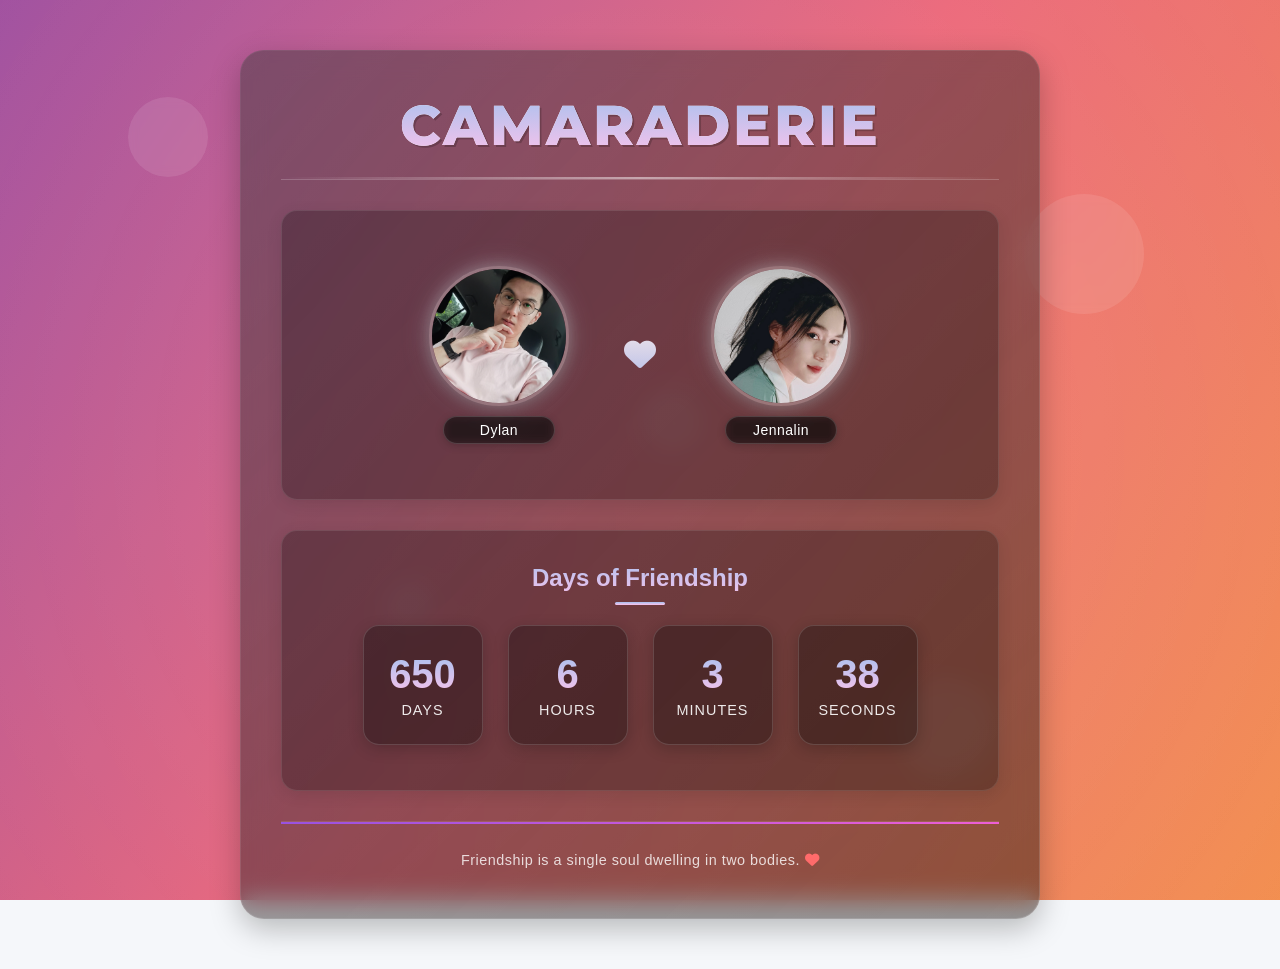
==== commit e01dcf18: "Update index.html" ====
--- a/index.html
+++ b/index.html
@@ -28,7 +28,7 @@
             <div class="avatars">
                 <div class="avatar-container">
                     <div class="avatar" id="avatar1">
-                        <img src="img/profile1.png" alt="头像1" id="avatar1-img">
+                        <img src="img/profile1.jpg" alt="头像1" id="avatar1-img">
                     </div>
                     <div class="name-display">Dylan</div>
                 </div>
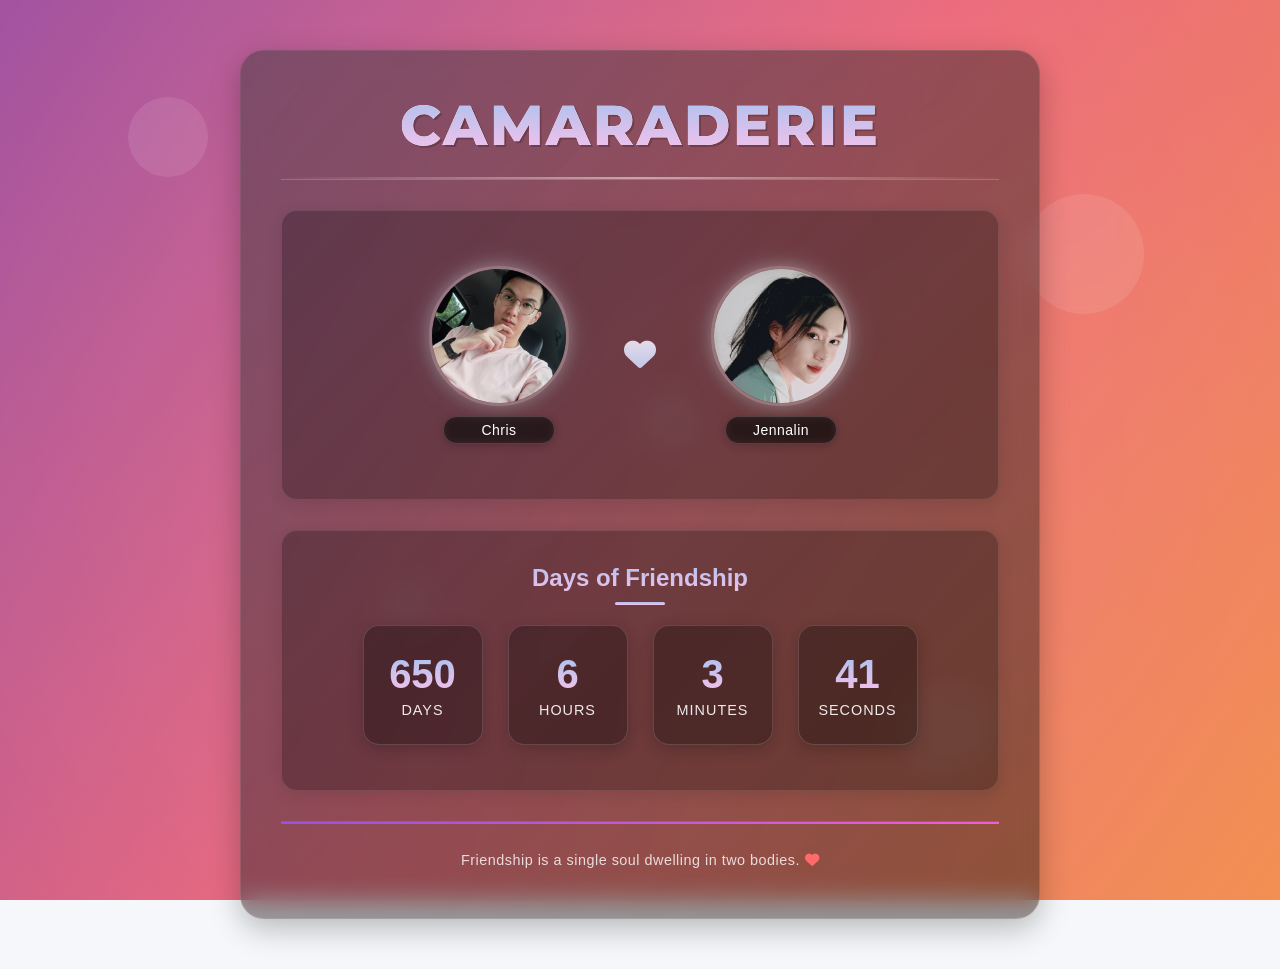
==== commit 7e8647c4: "Update index.html" ====
--- a/index.html
+++ b/index.html
@@ -30,7 +30,7 @@
                     <div class="avatar" id="avatar1">
                         <img src="img/profile1.jpg" alt="头像1" id="avatar1-img">
                     </div>
-                    <div class="name-display">Dylan</div>
+                    <div class="name-display">Chris</div>
                 </div>
                 
                 <div class="heart">
